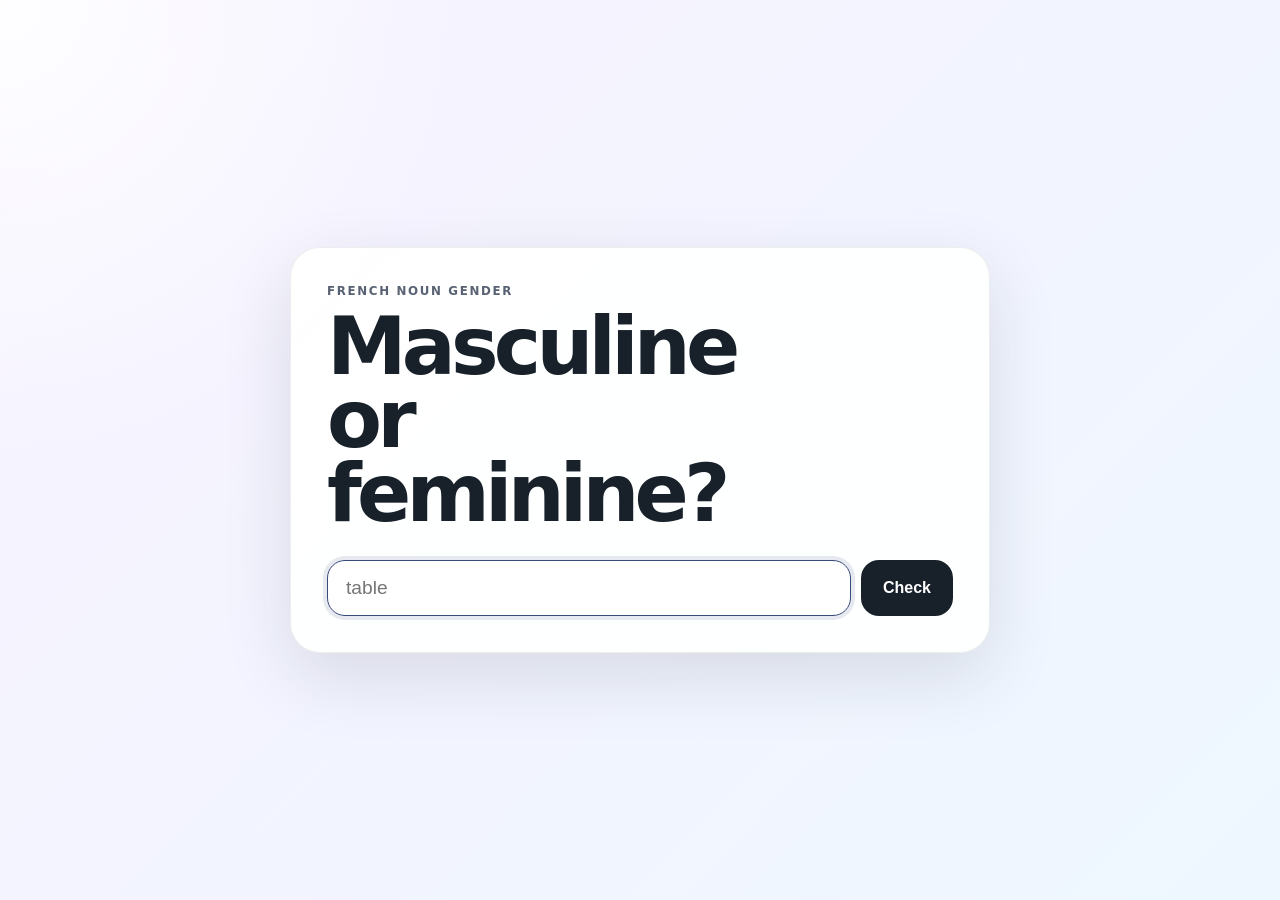
==== index.html @ 6375756c "Add files via upload" ====
<!doctype html>
<html lang="en">
<head>
  <meta charset="utf-8" />
  <meta name="viewport" content="width=device-width, initial-scale=1" />
  <title>French Noun Gender</title>
  <link rel="stylesheet" href="style.css" />
</head>
<body>
  <main class="app">
    <section class="card">
      <p class="eyebrow">French noun gender</p>
      <h1>Masculine or feminine?</h1>

      <form id="gender-form">
        <label class="sr-only" for="noun-input">French noun</label>
        <div class="input-row">
          <input id="noun-input" type="text" autocomplete="off" placeholder="table" autofocus />
          <button type="submit">Check</button>
        </div>
      </form>

      <section id="result" class="result hidden" aria-live="polite">
        <div id="answer" class="answer"></div>
        <p id="micro" class="micro"></p>
      </section>
    </section>
  </main>

  <script src="app.js"></script>
</body>
</html>
---- style.css ----
* {
  box-sizing: border-box;
}

body {
  margin: 0;
  min-height: 100vh;
  font-family: system-ui, -apple-system, BlinkMacSystemFont, "Segoe UI", sans-serif;
  background:
    radial-gradient(circle at top left, rgba(255, 255, 255, 0.9), transparent 30%),
    linear-gradient(135deg, #f7f2ff, #eef7ff);
  color: #18202a;
  display: grid;
  place-items: center;
  padding: 24px;
}

.app {
  width: 100%;
  max-width: 700px;
}

.card {
  background: rgba(255, 255, 255, 0.92);
  border: 1px solid rgba(24, 32, 42, 0.08);
  border-radius: 30px;
  box-shadow: 0 24px 70px rgba(24, 32, 42, 0.12);
  padding: 36px;
}

.eyebrow {
  text-transform: uppercase;
  letter-spacing: 0.14em;
  font-size: 0.74rem;
  font-weight: 800;
  color: #596273;
  margin: 0 0 12px;
}

h1 {
  font-size: clamp(2.4rem, 8vw, 5rem);
  line-height: 0.92;
  letter-spacing: -0.06em;
  margin: 0 0 30px;
  max-width: 8ch;
}

.sr-only {
  position: absolute;
  left: -9999px;
}

.input-row {
  display: flex;
  gap: 10px;
}

input {
  flex: 1;
  border: 1px solid #c9d1dd;
  border-radius: 18px;
  padding: 16px 18px;
  font-size: 1.2rem;
  outline: none;
  background: white;
}

input:focus {
  border-color: #394b7a;
  box-shadow: 0 0 0 4px rgba(57, 75, 122, 0.12);
}

button {
  border: 0;
  border-radius: 18px;
  padding: 16px 22px;
  font-size: 1rem;
  font-weight: 900;
  cursor: pointer;
  background: #18202a;
  color: white;
}

button:hover {
  transform: translateY(-1px);
}

.result {
  margin-top: 28px;
  border-radius: 24px;
  padding: 26px;
  background: #f4f7fb;
  border: 1px solid #dce4ef;
}

.hidden {
  display: none;
}

.answer {
  font-size: clamp(2.8rem, 11vw, 6.6rem);
  font-weight: 950;
  line-height: 0.9;
  letter-spacing: -0.075em;
}

.micro {
  margin: 16px 0 0;
  font-size: 0.96rem;
  color: #667085;
}

@media (max-width: 560px) {
  .card {
    padding: 24px;
  }

  .input-row {
    flex-direction: column;
  }

  button {
    width: 100%;
  }
}
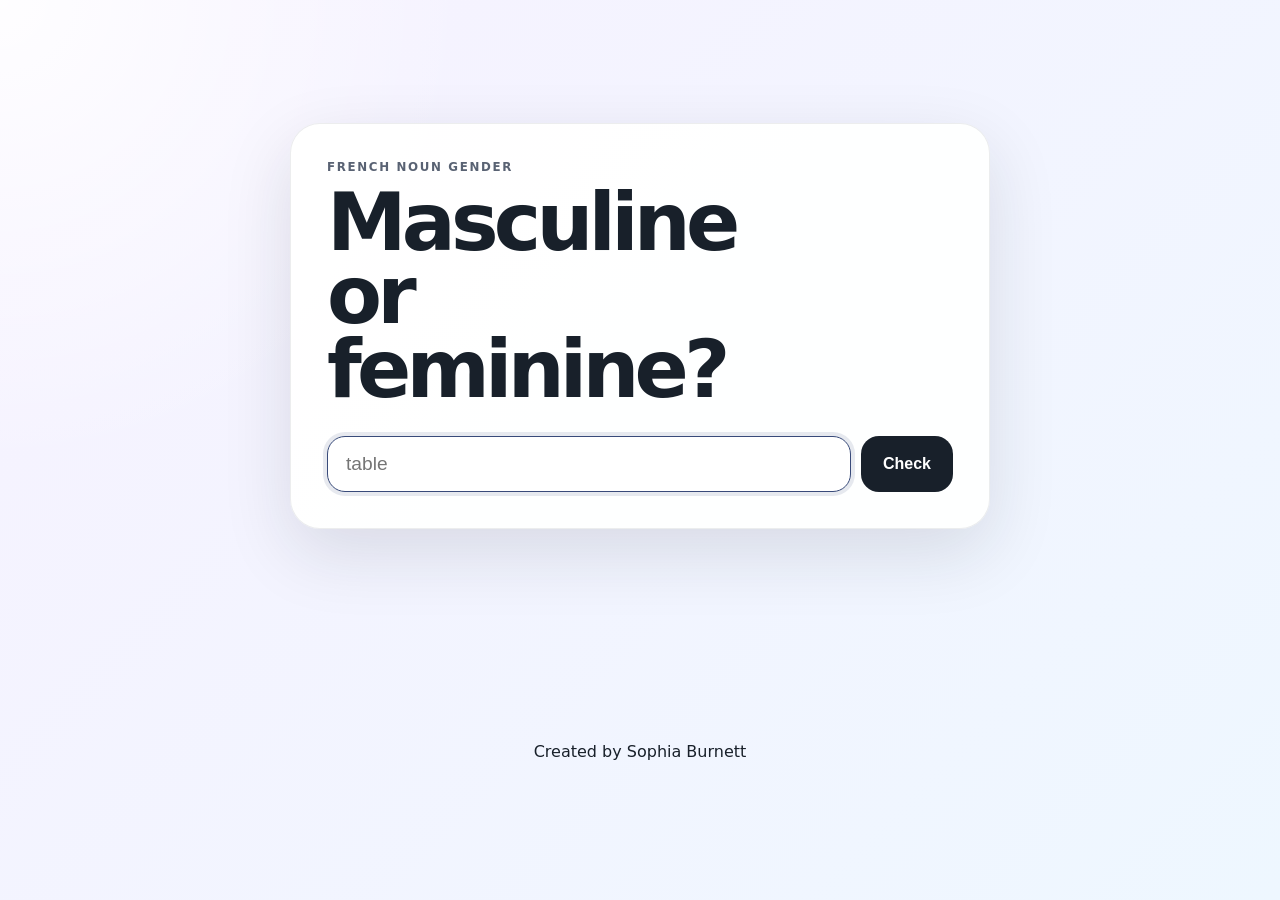
==== commit 0ce5e0e9: "Add footer with creator's name to index.html" ====
--- a/index.html
+++ b/index.html
@@ -30,3 +30,6 @@
   <script src="app.js"></script>
 </body>
 </html>
+<p class="footer">
+Created by Sophia Burnett
+</p>
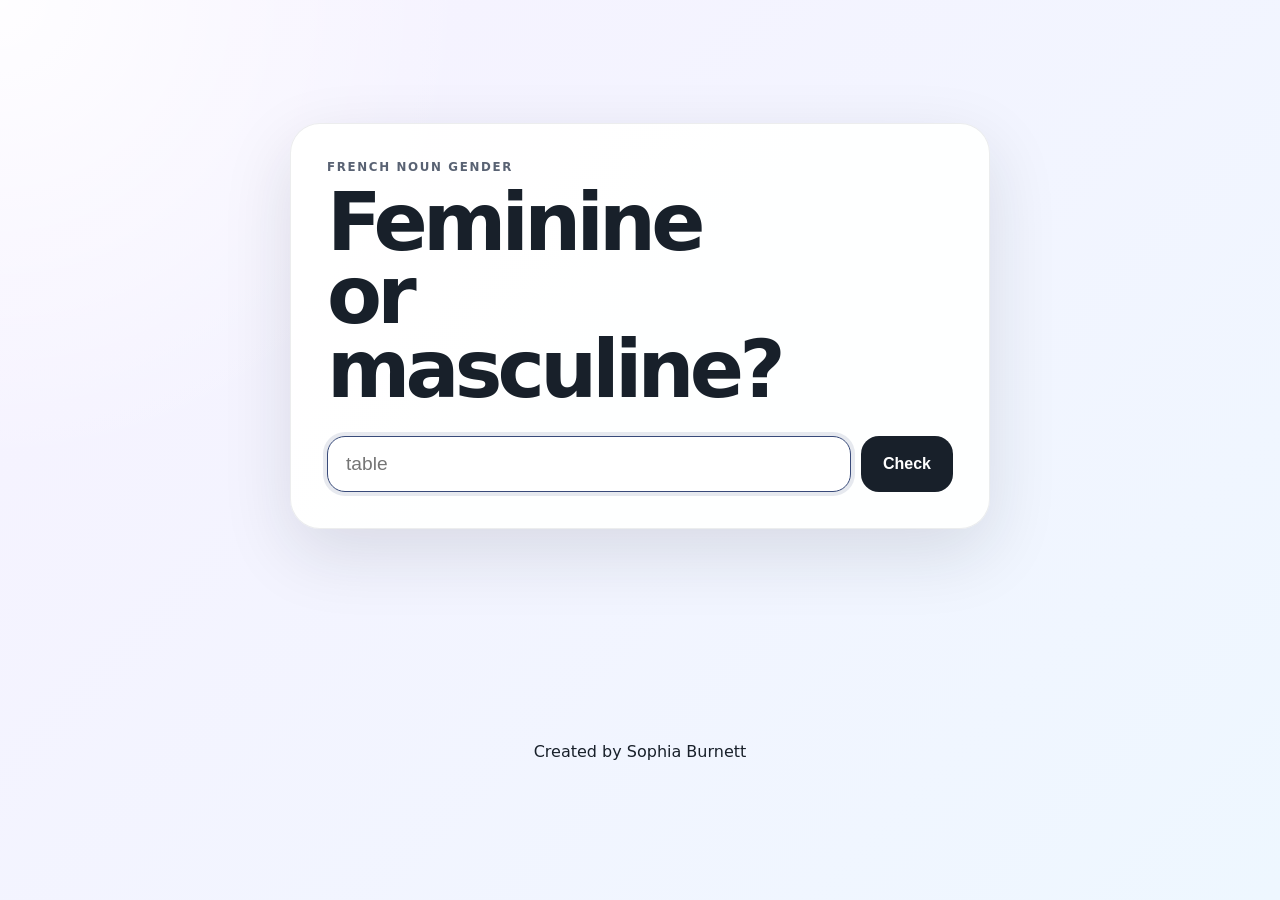
==== commit f033729c: "Change heading from 'Masculine or feminine?' to 'Feminine or masculine?'" ====
--- a/index.html
+++ b/index.html
@@ -10,7 +10,7 @@
   <main class="app">
     <section class="card">
       <p class="eyebrow">French noun gender</p>
-      <h1>Masculine or feminine?</h1>
+      <h1>Feminine or masculine?</h1>
 
       <form id="gender-form">
         <label class="sr-only" for="noun-input">French noun</label>
